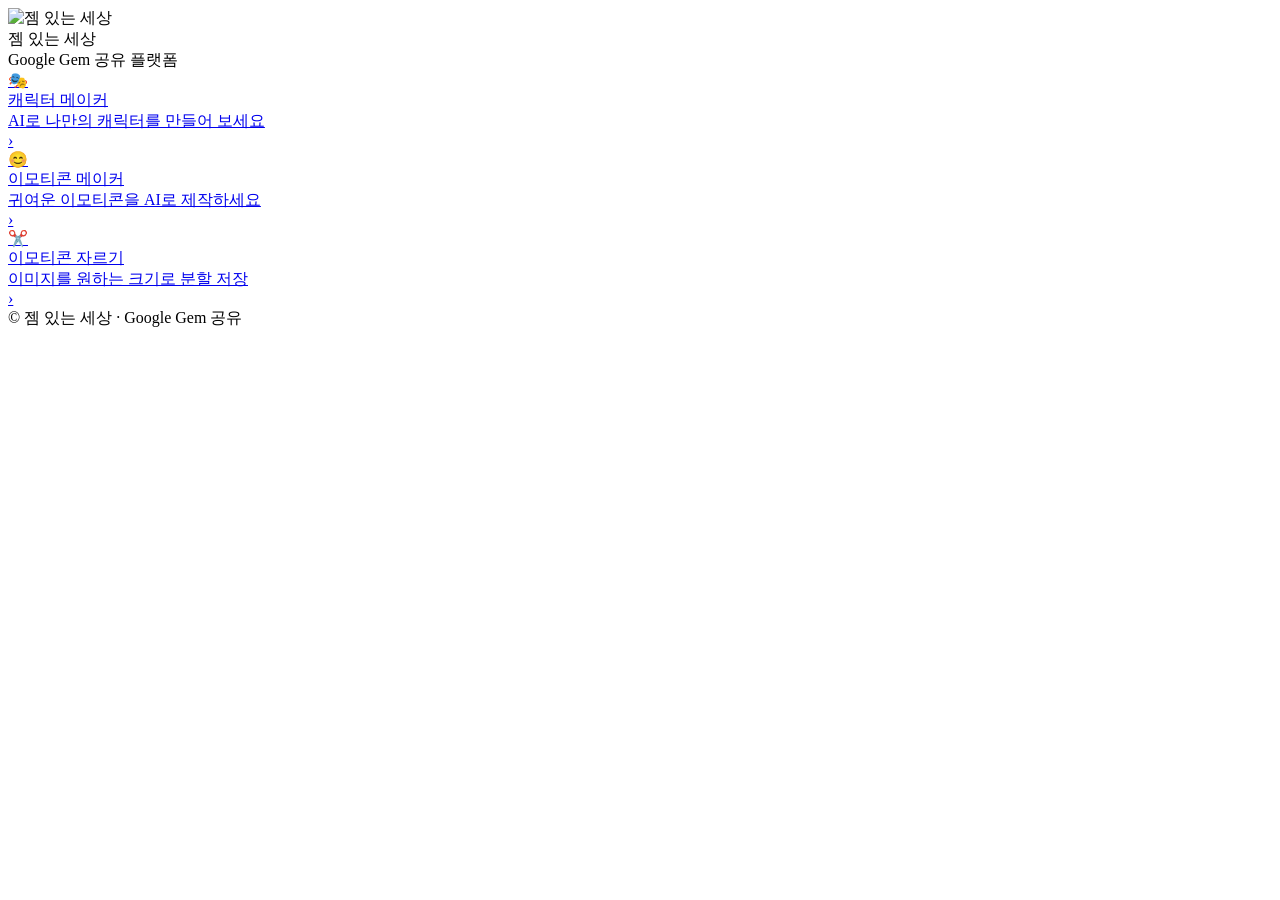
==== index.html @ c3ae8529 "Create index.html" ====
<!DOCTYPE html>
<html lang="ko">
<head>
  <meta charset="UTF-8">
  <meta name="viewport" content="width=device-width,initial-scale=1.0,maximum-scale=1.0,user-scalable=no">
  <meta name="apple-mobile-web-app-capable" content="yes">
  <meta name="mobile-web-app-capable" content="yes">
  <meta name="theme-color" content="#f5f0ea">
  <title>젬 있는 세상</title>
  <link rel="stylesheet" href="css/common.css">
  <link rel="stylesheet" href="css/home.css">
</head>
<body>

  <div class="home-wrap">
    <div class="logo-area">
      <img class="logo-img"
           src="https://github.com/user-attachments/assets/364738bf-2bc9-49d1-b86c-b69325257320"
           alt="젬 있는 세상">
      <div class="logo-title">젬 있는 세상</div>
      <div class="logo-sub">Google Gem 공유 플랫폼</div>
    </div>

    <div class="menu-grid">
      <a class="menu-card"
         href="https://gemini.google.com/gem/1AJdDfAyaB1x60PV0gjAdSaeBoityoLbB?usp=sharing"
         target="_blank" rel="noopener">
        <div class="card-icon char">🎭</div>
        <div class="card-body">
          <div class="card-title">캐릭터 메이커</div>
          <div class="card-desc">AI로 나만의 캐릭터를 만들어 보세요</div>
        </div>
        <div class="card-arrow">›</div>
      </a>

      <a class="menu-card"
         href="https://gemini.google.com/gem/1iYKFc8k1AyT5v4kTHuqPHYd1zpIp6zo9?usp=sharing"
         target="_blank" rel="noopener">
        <div class="card-icon emoti">😊</div>
        <div class="card-body">
          <div class="card-title">이모티콘 메이커</div>
          <div class="card-desc">귀여운 이모티콘을 AI로 제작하세요</div>
        </div>
        <div class="card-arrow">›</div>
      </a>

      <a class="menu-card" href="editor.html">
        <div class="card-icon cut">✂️</div>
        <div class="card-body">
          <div class="card-title">이모티콘 자르기</div>
          <div class="card-desc">이미지를 원하는 크기로 분할 저장</div>
        </div>
        <div class="card-arrow">›</div>
      </a>
    </div>

    <div class="footer-txt">© 젬 있는 세상 · Google Gem 공유</div>
  </div>

</body>
</html>
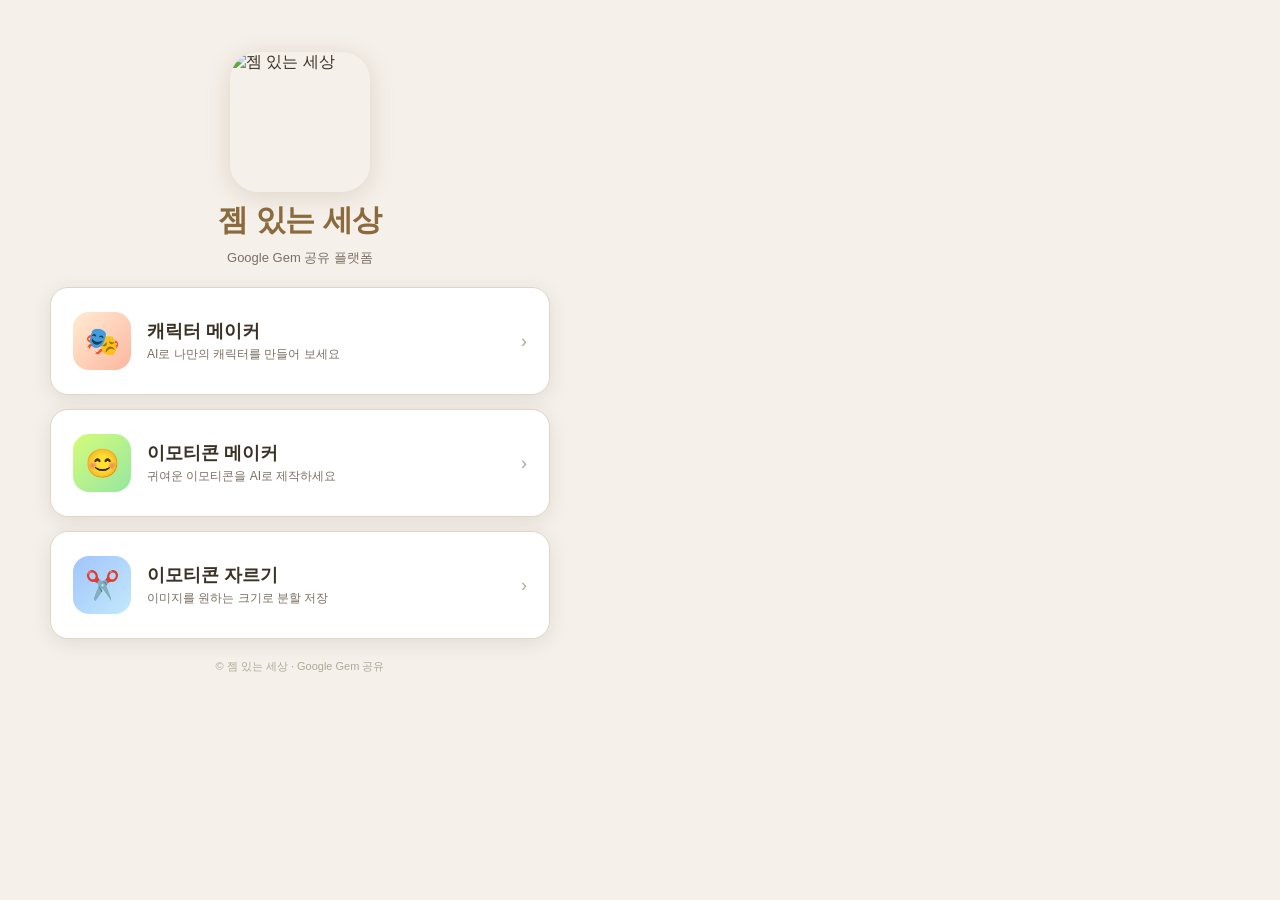
==== commit 7e2cbcca: "index.html 업데이트" ====
--- a/index.html
+++ b/index.html
@@ -22,9 +22,9 @@
     </div>
 
     <div class="menu-grid">
-      <a class="menu-card"
-         href="https://gemini.google.com/gem/1AJdDfAyaB1x60PV0gjAdSaeBoityoLbB?usp=sharing"
-         target="_blank" rel="noopener">
+      <a class="menu-card" href="https://gemini.google.com/gem/1AJdDfAyaB1x60PV0gjAdSaeBoityoLbB?usp=sharing"
+         target="_blank" rel="noopener"
+         onclick="return openExternal(this)">
         <div class="card-icon char">🎭</div>
         <div class="card-body">
           <div class="card-title">캐릭터 메이커</div>
@@ -33,9 +33,9 @@
         <div class="card-arrow">›</div>
       </a>
 
-      <a class="menu-card"
-         href="https://gemini.google.com/gem/1iYKFc8k1AyT5v4kTHuqPHYd1zpIp6zo9?usp=sharing"
-         target="_blank" rel="noopener">
+      <a class="menu-card" href="https://gemini.google.com/gem/1iYKFc8k1AyT5v4kTHuqPHYd1zpIp6zo9?usp=sharing"
+         target="_blank" rel="noopener"
+         onclick="return openExternal(this)">
         <div class="card-icon emoti">😊</div>
         <div class="card-body">
           <div class="card-title">이모티콘 메이커</div>
@@ -57,5 +57,18 @@
     <div class="footer-txt">© 젬 있는 세상 · Google Gem 공유</div>
   </div>
 
+  <script>
+  function openExternal(el) {
+    // 아이폰 웹앱(standalone) 모드 감지
+    if (window.navigator.standalone) {
+      // Safari에서 강제로 열기
+      window.location.href = el.href;
+      return false;
+    }
+    // 일반 브라우저에서는 기본 동작 (새 탭)
+    return true;
+  }
+  </script>
+
 </body>
 </html>
--- a/css/common.css
+++ b/css/common.css
@@ -0,0 +1,63 @@
+/* ═══════════════════════════════════════
+   common.css — 공통 변수, 리셋, 버튼, 반응형
+   ═══════════════════════════════════════ */
+
+:root {
+  --bg: #f5f0ea;
+  --bg-card: #fff;
+  --text: #3a3226;
+  --text-sub: #7a7062;
+  --text-dim: #b0a898;
+  --primary: #c9a96e;
+  --primary-light: #e8d5b0;
+  --accent: #8b6b3d;
+  --border: #e0d6c8;
+  --shadow: 0 4px 20px rgba(60, 50, 30, .10);
+  --radius: 18px;
+  --safe-bottom: env(safe-area-inset-bottom, 0px);
+}
+
+* {
+  margin: 0;
+  padding: 0;
+  box-sizing: border-box;
+  -webkit-tap-highlight-color: transparent;
+}
+
+html, body {
+  height: 100%;
+  overflow: hidden;
+}
+
+body {
+  background: var(--bg);
+  color: var(--text);
+  font-family: -apple-system, BlinkMacSystemFont, "맑은 고딕", "Apple SD Gothic Neo", "Segoe UI", sans-serif;
+  display: flex;
+  flex-direction: column;
+  height: 100dvh;
+  user-select: none;
+  -webkit-user-select: none;
+}
+
+/* ─── 공통 버튼 ─── */
+.btn {
+  padding: 7px 12px;
+  border: none;
+  border-radius: 10px;
+  font-family: inherit;
+  font-size: 13px;
+  font-weight: 700;
+  cursor: pointer;
+  white-space: nowrap;
+  transition: opacity .12s, transform .08s;
+  touch-action: manipulation;
+}
+
+.btn:active {
+  opacity: .7;
+  transform: scale(.94);
+}
+
+/* ─── 공통 유틸 ─── */
+.hidden { display: none !important; }
--- a/css/home.css
+++ b/css/home.css
@@ -0,0 +1,144 @@
+/* ═══════════════════════════════════════
+   home.css — 홈 화면 스타일
+   ═══════════════════════════════════════ */
+
+.home-wrap {
+  width: 100%;
+  height: 100%;
+  overflow-y: auto;
+  -webkit-overflow-scrolling: touch;
+  display: flex;
+  flex-direction: column;
+  align-items: center;
+  padding: 24px 16px calc(24px + var(--safe-bottom));
+  gap: 20px;
+}
+
+/* ─── 로고 영역 ─── */
+.logo-area {
+  display: flex;
+  flex-direction: column;
+  align-items: center;
+  gap: 8px;
+  margin-top: 12px;
+}
+
+.logo-img {
+  width: 120px;
+  height: 120px;
+  border-radius: 28px;
+  object-fit: cover;
+  box-shadow: 0 4px 24px rgba(120, 90, 40, .18);
+}
+
+.logo-title {
+  font-size: 26px;
+  font-weight: 900;
+  color: var(--accent);
+  letter-spacing: -0.5px;
+}
+
+.logo-sub {
+  font-size: 13px;
+  color: var(--text-sub);
+  font-weight: 500;
+}
+
+/* ─── 메뉴 카드 ─── */
+.menu-grid {
+  width: 100%;
+  max-width: 400px;
+  display: flex;
+  flex-direction: column;
+  gap: 14px;
+}
+
+.menu-card {
+  display: flex;
+  align-items: center;
+  gap: 16px;
+  background: var(--bg-card);
+  border-radius: var(--radius);
+  padding: 20px 18px;
+  box-shadow: var(--shadow);
+  border: 1px solid var(--border);
+  cursor: pointer;
+  transition: transform .12s, box-shadow .15s;
+  text-decoration: none;
+  color: var(--text);
+  touch-action: manipulation;
+}
+
+.menu-card:active {
+  transform: scale(.97);
+  box-shadow: 0 2px 10px rgba(60, 50, 30, .08);
+}
+
+.card-icon {
+  width: 52px;
+  height: 52px;
+  border-radius: 16px;
+  display: flex;
+  align-items: center;
+  justify-content: center;
+  font-size: 26px;
+  flex-shrink: 0;
+}
+
+.card-icon.char  { background: linear-gradient(135deg, #ffecd2, #fcb69f); }
+.card-icon.emoti { background: linear-gradient(135deg, #d4fc79, #96e6a1); }
+.card-icon.cut   { background: linear-gradient(135deg, #a1c4fd, #c2e9fb); }
+
+.card-body {
+  display: flex;
+  flex-direction: column;
+  gap: 3px;
+}
+
+.card-title {
+  font-size: 16px;
+  font-weight: 800;
+  color: var(--text);
+}
+
+.card-desc {
+  font-size: 12px;
+  color: var(--text-sub);
+  font-weight: 500;
+}
+
+.card-arrow {
+  margin-left: auto;
+  font-size: 18px;
+  color: var(--text-dim);
+}
+
+.footer-txt {
+  font-size: 11px;
+  color: var(--text-dim);
+  text-align: center;
+  padding-bottom: 4px;
+}
+
+/* ─── 반응형 ─── */
+@media (max-width: 360px) {
+  .logo-img { width: 90px; height: 90px; border-radius: 22px; }
+  .logo-title { font-size: 22px; }
+  .menu-card { padding: 16px 14px; gap: 12px; }
+  .card-icon { width: 44px; height: 44px; font-size: 22px; }
+  .card-title { font-size: 14px; }
+}
+
+@media (min-width: 601px) {
+  .home-wrap { max-width: 520px; padding: 40px 24px; }
+  .logo-img { width: 140px; height: 140px; }
+  .logo-title { font-size: 30px; }
+  .menu-card { padding: 24px 22px; }
+  .card-icon { width: 58px; height: 58px; font-size: 28px; }
+  .card-title { font-size: 18px; }
+}
+
+@media (min-width: 1024px) {
+  .menu-grid { max-width: 500px; }
+  .home-wrap { max-width: 600px; }
+}
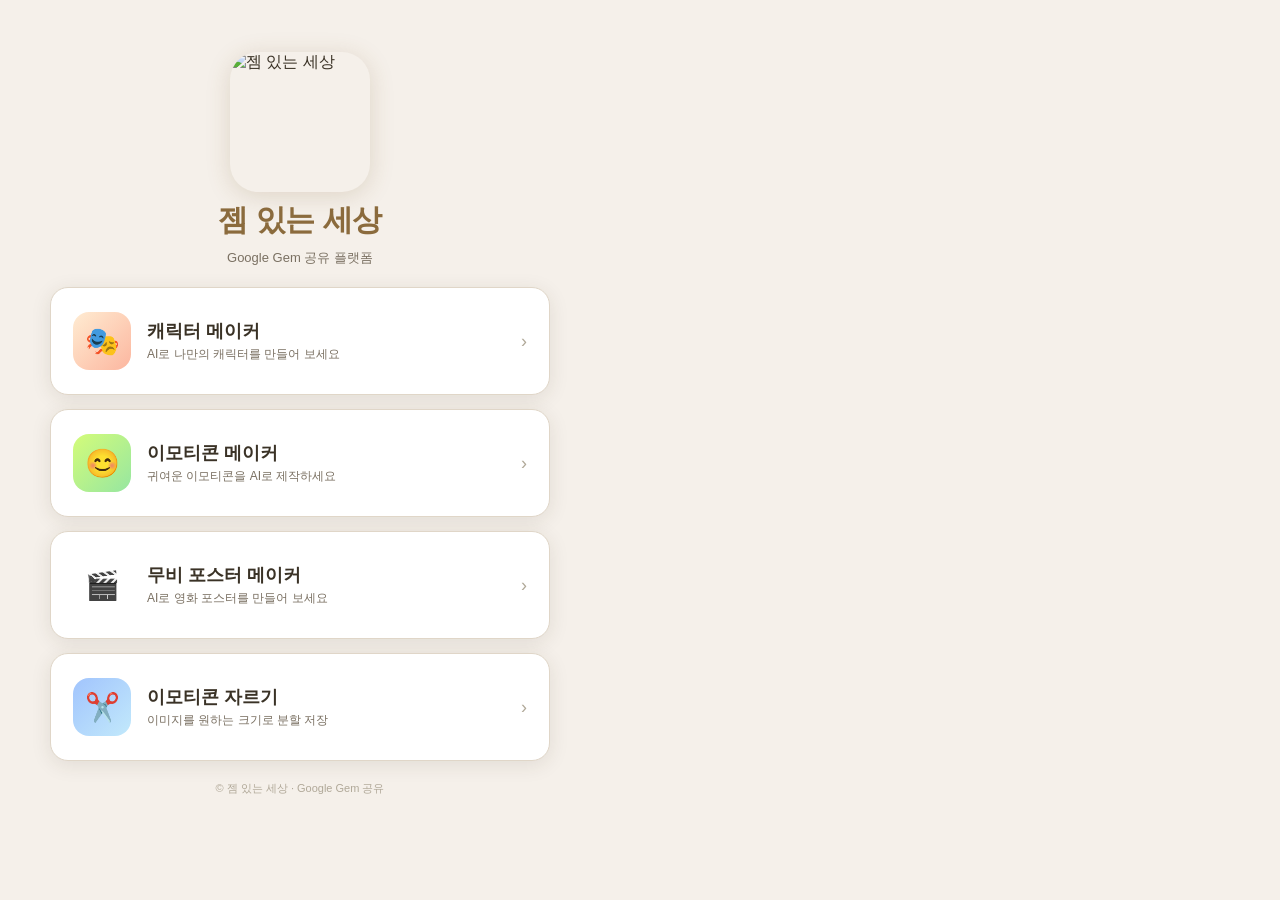
==== commit 5c44ae0e: "Update index.html" ====
--- a/index.html
+++ b/index.html
@@ -5,6 +5,7 @@
   <meta name="viewport" content="width=device-width,initial-scale=1.0,maximum-scale=1.0,user-scalable=no">
   <meta name="apple-mobile-web-app-capable" content="yes">
   <meta name="mobile-web-app-capable" content="yes">
+  <meta name="apple-mobile-web-app-status-bar-style" content="default">
   <meta name="theme-color" content="#f5f0ea">
   <title>젬 있는 세상</title>
   <link rel="stylesheet" href="css/common.css">
@@ -22,27 +23,32 @@
     </div>
 
     <div class="menu-grid">
-      <a class="menu-card" href="https://gemini.google.com/gem/1AJdDfAyaB1x60PV0gjAdSaeBoityoLbB?usp=sharing"
-         target="_blank" rel="noopener"
-         onclick="return openExternal(this)">
+      <div class="menu-card" onclick="openGem('https://gemini.google.com/gem/1AJdDfAyaB1x60PV0gjAdSaeBoityoLbB?usp=sharing')">
         <div class="card-icon char">🎭</div>
         <div class="card-body">
           <div class="card-title">캐릭터 메이커</div>
           <div class="card-desc">AI로 나만의 캐릭터를 만들어 보세요</div>
         </div>
         <div class="card-arrow">›</div>
-      </a>
+      </div>
 
-      <a class="menu-card" href="https://gemini.google.com/gem/1iYKFc8k1AyT5v4kTHuqPHYd1zpIp6zo9?usp=sharing"
-         target="_blank" rel="noopener"
-         onclick="return openExternal(this)">
+      <div class="menu-card" onclick="openGem('https://gemini.google.com/gem/1iYKFc8k1AyT5v4kTHuqPHYd1zpIp6zo9?usp=sharing')">
         <div class="card-icon emoti">😊</div>
         <div class="card-body">
           <div class="card-title">이모티콘 메이커</div>
           <div class="card-desc">귀여운 이모티콘을 AI로 제작하세요</div>
         </div>
         <div class="card-arrow">›</div>
-      </a>
+      </div>
+
+      <div class="menu-card" onclick="openGem('https://gemini.google.com/gem/1no2SQlAIt5Ia-Kv4oNQLBl986C97911n?usp=sharing')">
+        <div class="card-icon movie">🎬</div>
+        <div class="card-body">
+          <div class="card-title">무비 포스터 메이커</div>
+          <div class="card-desc">AI로 영화 포스터를 만들어 보세요</div>
+        </div>
+        <div class="card-arrow">›</div>
+      </div>
 
       <a class="menu-card" href="editor.html">
         <div class="card-icon cut">✂️</div>
@@ -58,15 +64,31 @@
   </div>
 
   <script>
-  function openExternal(el) {
-    // 아이폰 웹앱(standalone) 모드 감지
-    if (window.navigator.standalone) {
-      // Safari에서 강제로 열기
-      window.location.href = el.href;
-      return false;
+  function openGem(url) {
+    var isStandalone = window.navigator.standalone || window.matchMedia('(display-mode: standalone)').matches;
+
+    if (isStandalone) {
+      var a = document.createElement('a');
+      a.setAttribute('href', url);
+      a.setAttribute('target', '_system');
+      a.setAttribute('rel', 'noopener noreferrer');
+      a.style.display = 'none';
+      document.body.appendChild(a);
+
+      var evt = new MouseEvent('click', {
+        view: window,
+        bubbles: true,
+        cancelable: true
+      });
+      a.dispatchEvent(evt);
+      document.body.removeChild(a);
+
+      setTimeout(function() {
+        window.location.href = url;
+      }, 500);
+    } else {
+      window.open(url, '_blank', 'noopener,noreferrer');
     }
-    // 일반 브라우저에서는 기본 동작 (새 탭)
-    return true;
   }
   </script>
 
